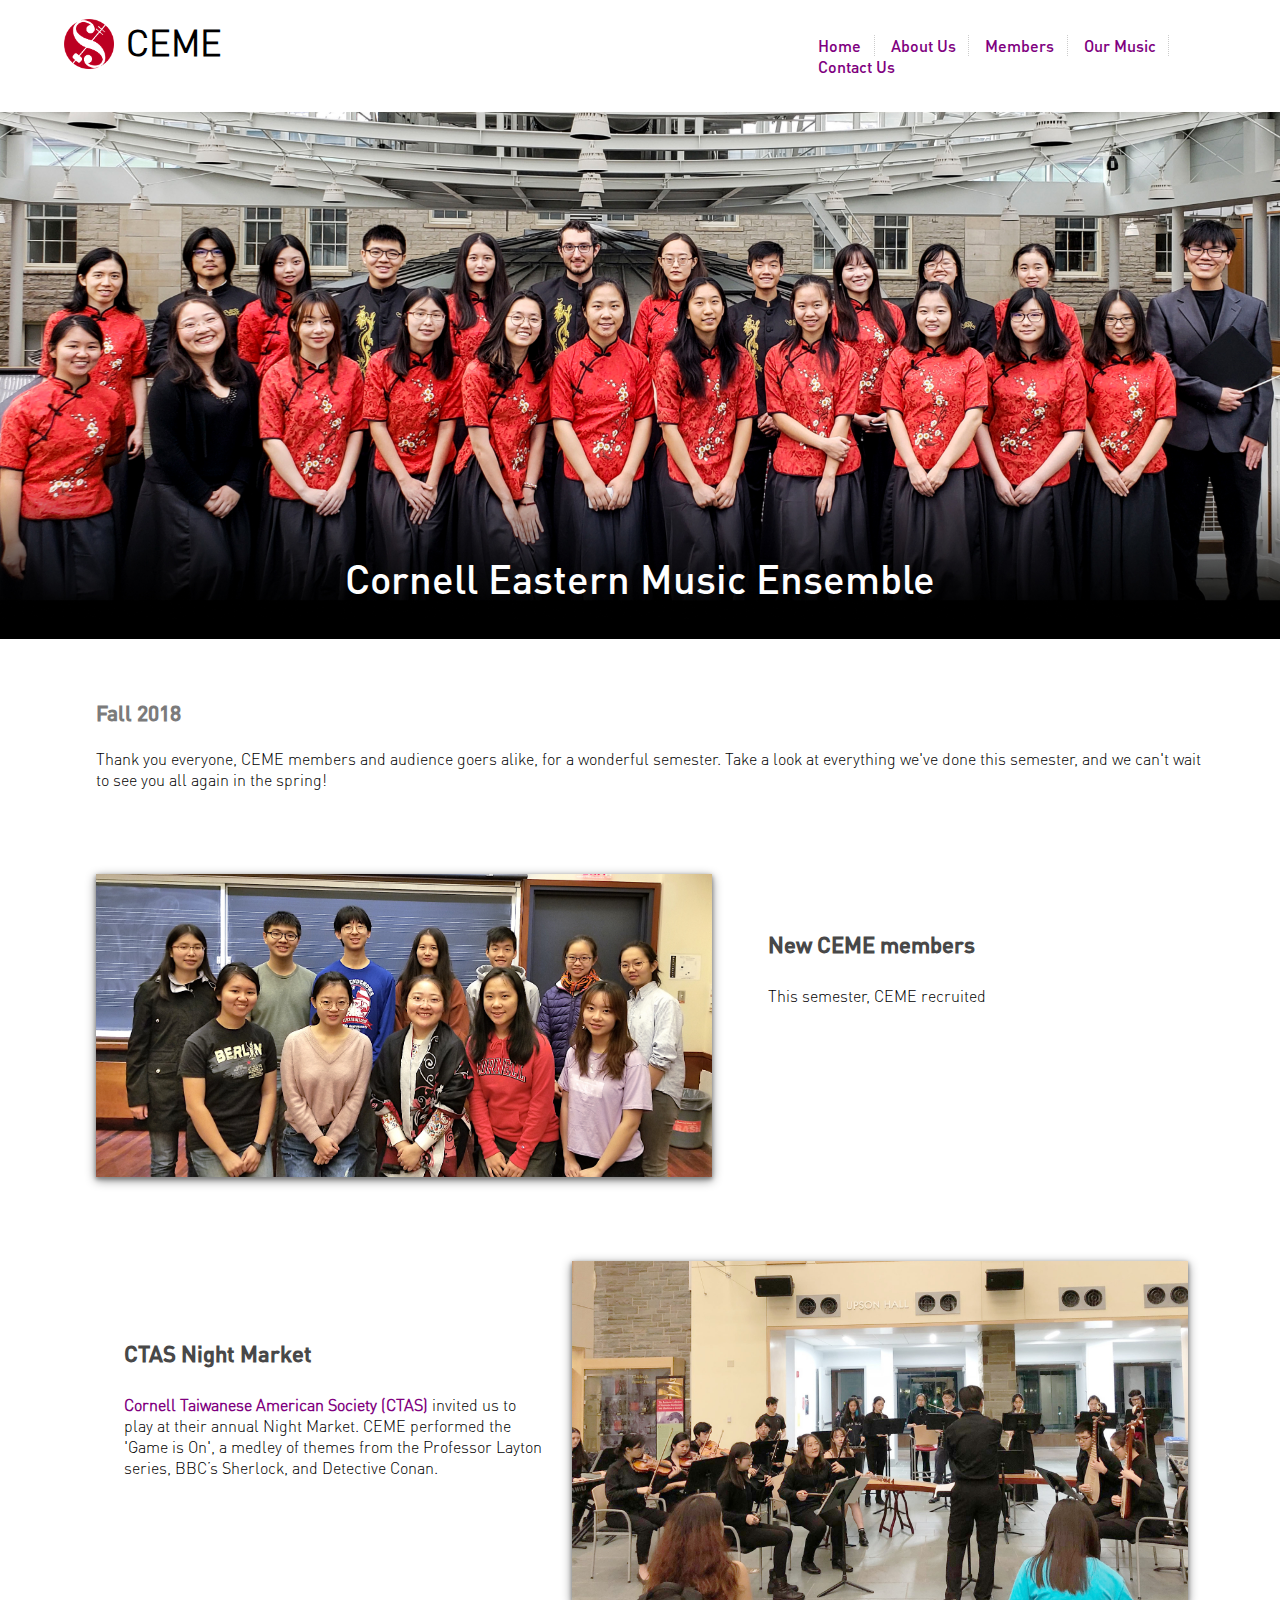
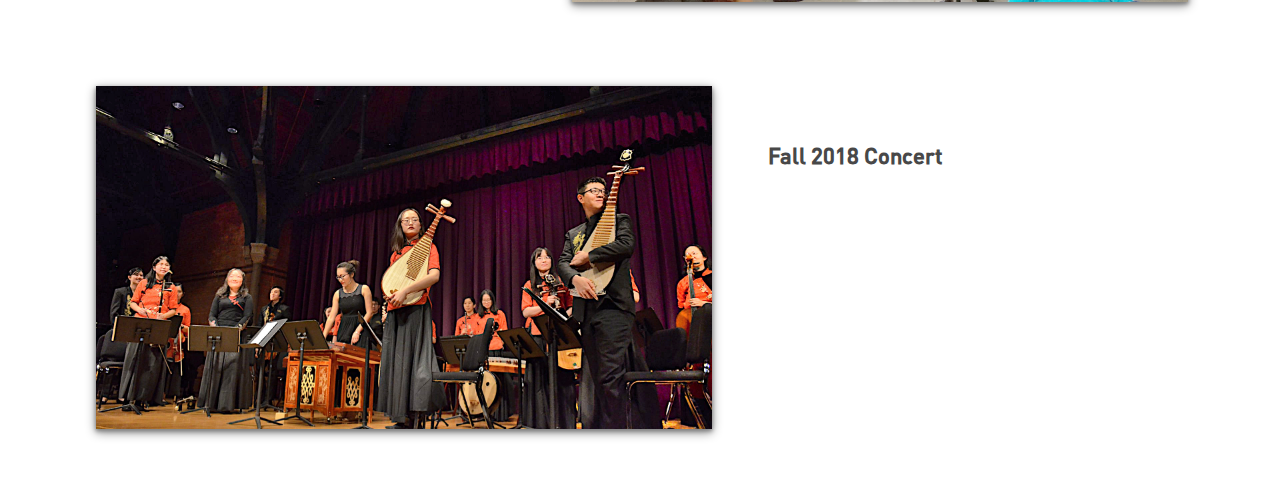
==== index.html @ 64e6c033 "added index page" ====
<!DOCTYPE html>
<html lang="en">
  <head>
    <title>Cornell Eastern Music Ensemble</title>
    <meta charset="utf-8"/>
    <link rel="stylesheet" href="styles/all.css">
    <link rel="icon" href="images/logo-head.png">
  </head>
  <body>
    <header>
      <nav>
      <img id="logo" src="images/ceme-logo.png" alt="ceme-logo">
      <h1>CEME</h1>
      <ul>
        <li><a href="index.html">Home</a></li>
        <li><a href="about.html">About Us</a></li>
        <li><a href="members.html">Members</a></li>
        <li><a href="music.html">Our Music</a></li>
        <li><a href="contact.html">Contact Us</a></li>
      </ul>
      </nav>
      <div class="container">
        <img class="headerimage" src="images/home-header.jpg" alt="Club Photo">
        <div class="centerbottom">Cornell Eastern Music Ensemble</div>
      </div>
    </header>
    <div class="content">
      <h2>Fall 2018</h2>
      <p>Thank you everyone, CEME members and audience goers alike, for a wonderful semester.
        Take a look at everything we've done this semester, and we can't
        wait to see you all again in the spring!</p>
      <div class="row">
        <img class="newmembers" src="images/new-recruits.jpg" alt="new CEME members">
        <!--Maybe include a drop shadow for the pictures?-->
        <div class="righttext">
          <h3>New CEME members</h3>
          <p>This semester, CEME recruited</p>
        </div>
      </div>
      <div class="row">
        <div class="lefttext">
          <h3>CTAS Night Market</h3>
          <p><a href="https://www.facebook.com/Cornell.CTAS/">Cornell Taiwanese American Society (CTAS)</a>
          invited us to play at their annual Night Market. CEME performed the 'Game is On',
          a medley of themes from the Professor Layton series, BBC’s Sherlock, and Detective Conan.</p>
        </div>
        <img class="ctas" src="images/CTAS-NightMarket.jpg" alt="CEME at CTAS Night Market">
      </div>
      <div class="row">
        <img class="fa2018" src="images/fall2018Concert-1.jpg" alt="CEME Fall 2018 concert">
        <!--Maybe include a drop shadow for the pictures?-->
        <div class="righttext">
          <h3>Fall 2018 Concert</h3>
          <p></p>
        </div>
      </div>
    </div>

    <footer>

    </footer>
  </body>
</html>
---- styles/all.css ----
/*-------------------------------------------Common CSS Styling-------------------------------------------------*/
@font-face{
  font-family:din_light;
  src:url(../fonts/din_light.otf);
}

@font-face{
  font-family:din_medium;
  src:url(../fonts/din_medium.otf);
}

@font-face{
  font-family:din_bold;
  src:url(../fonts/din_bold.otf);
}

body{
  margin:0;
}

.content{
  margin:0% 5% 5% 7.5%;
}

h1{
  font-family:din_light;
  flex:10;
  margin:0;
  padding-left:1%;
  font-size:36px;
}

h2{
  font-family:din_medium;
  font-size:21px;
  color:#7B7B7B;
  margin-top:5%;
}

h3{
  color:#484848;
  font-family:din_medium;
  font-size:22px;
}

p{
  font-family:din_light;
  font-size:16px;
  padding-top:5px;
}

a{

}

/*------------------------------------------CSS for header elements----------------------------------------------*/

#logo{
  height:50px;
}

nav{
  display:flex;
  flex-direction:row;
  margin:1.5% 5% 1.5% 5%;
}

nav ul{
  flex-grow:1;
}

nav ul li{
  display:inline-block;
  padding:0% 3%;
  border-right:dotted;
  border-right-color:#CCC;
  border-right-width:1px;
  vertical-align:middle;
  font-family:din_medium;
  font-size:16px;
}

nav ul li:nth-child(5){
  border:none;
}

a{
  text-decoration:none;
  color:#800080;
}

.container{
  position:relative;
  text-align:center;
}

.headerimage{
  width:100%;
}

.centerbottom{
  font-family:din_medium;
  font-size:40px;
  position:absolute;
  bottom:7.5%;
  width:100%;
  color:white;
}

/*-------------------------------------------CSS for Home page--------------------------------------------------*/

.row{
  display:flex;
  flex-direction:row;
  margin-top:7.5%;
}

.row img{
  box-shadow: 0 2px 4px 0 gray, 0 3px 10px 0 gray;

}

.righttext{
  flex-grow:5;
  margin-left:5%;
  margin-top:3%;
}

.lefttext{
  flex-grow:5;
  margin-left:2.5%;
  margin-right:2.5%;
  margin-top:5%;
}

.lefttext a{
  font-weight:bold;
}

.lefttext a:hover{
  text-decoration:underline;
}

.newmembers{
  width:55%;
  height:50%;
}

.ctas{
  width:55%;
  height:50%;
  margin-right:2.5%;
}

.fa2018{
  width:55%;
  height:50%;
}
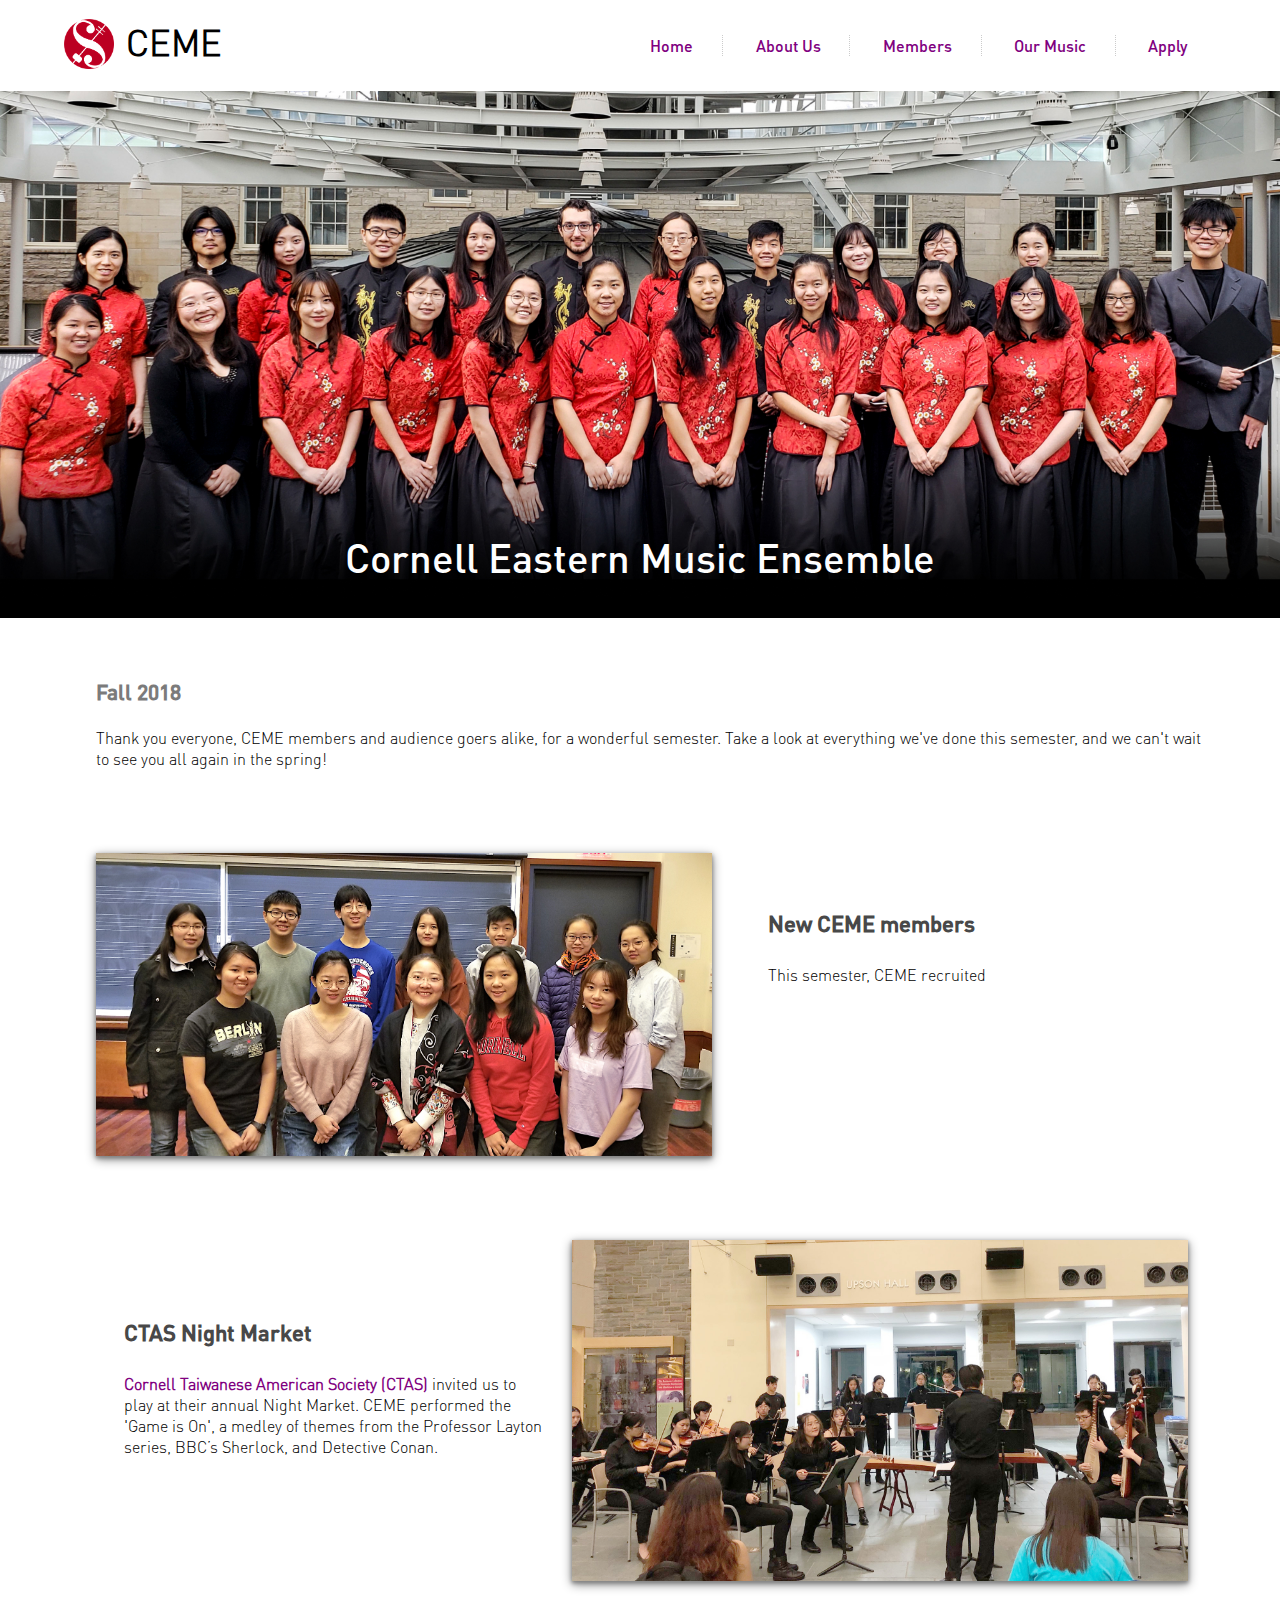
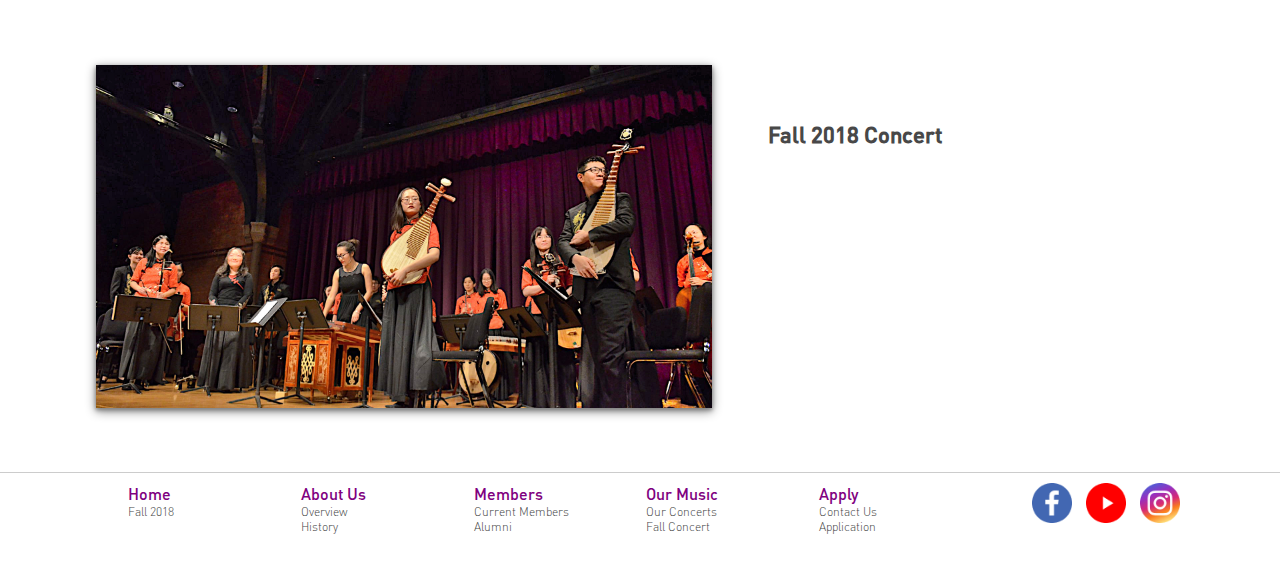
==== commit 96f286f9: "added footer" ====
--- a/index.html
+++ b/index.html
@@ -9,15 +9,15 @@
   <body>
     <header>
       <nav>
-      <img id="logo" src="images/ceme-logo.png" alt="ceme-logo">
-      <h1>CEME</h1>
-      <ul>
-        <li><a href="index.html">Home</a></li>
-        <li><a href="about.html">About Us</a></li>
-        <li><a href="members.html">Members</a></li>
-        <li><a href="music.html">Our Music</a></li>
-        <li><a href="contact.html">Contact Us</a></li>
-      </ul>
+        <img class="logo" src="images/ceme-logo.png" alt="ceme-logo">
+        <h1>CEME</h1>
+        <ul>
+          <li><a href="index.html">Home</a></li>
+          <li><a href="about.html">About Us</a></li>
+          <li><a href="members.html">Members</a></li>
+          <li><a href="music.html">Our Music</a></li>
+          <li><a href="apply.html">Apply</a></li>
+        </ul>
       </nav>
       <div class="container">
         <img class="headerimage" src="images/home-header.jpg" alt="Club Photo">
@@ -25,13 +25,12 @@
       </div>
     </header>
     <div class="content">
-      <h2>Fall 2018</h2>
+      <h2 id="fall2018">Fall 2018</h2>
       <p>Thank you everyone, CEME members and audience goers alike, for a wonderful semester.
         Take a look at everything we've done this semester, and we can't
         wait to see you all again in the spring!</p>
       <div class="row">
         <img class="newmembers" src="images/new-recruits.jpg" alt="new CEME members">
-        <!--Maybe include a drop shadow for the pictures?-->
         <div class="righttext">
           <h3>New CEME members</h3>
           <p>This semester, CEME recruited</p>
@@ -48,16 +47,51 @@
       </div>
       <div class="row">
         <img class="fa2018" src="images/fall2018Concert-1.jpg" alt="CEME Fall 2018 concert">
-        <!--Maybe include a drop shadow for the pictures?-->
         <div class="righttext">
           <h3>Fall 2018 Concert</h3>
           <p></p>
         </div>
       </div>
     </div>
-
     <footer>
-
+      <ul class="footer">
+        <li><a href="index.html">Home</a>
+          <ul class="sublink">
+            <li><a href="index.html#fall2018">Fall 2018</a></li>
+          </ul>
+        </li>
+        <li><a href="about.html">About Us</a>
+          <ul class="sublink">
+            <li><a href="about.html#overview">Overview</a></li>
+            <li><a href="about.html#history">History</a></li>
+          </ul>
+        </li>
+        <li><a href="members.html">Members</a>
+          <ul class="sublink">
+            <li><a href="members.html#current">Current Members</a></li>
+            <li><a href="members.html#alumni">Alumni</a></li>
+          </ul>
+        </li>
+        <li><a href="music.html">Our Music</a>
+          <ul class="sublink">
+            <li><a href="music.html#ourconcerts">Our Concerts</a></li>
+            <li><a href="music.html#fa2018concert">Fall Concert</a></li>
+          </ul>
+        </li>
+        <li><a href="apply.html">Apply</a>
+          <ul class="sublink">
+            <li><a href="apply.html#contact">Contact Us</a></li>
+            <li><a href="apply.html#application">Application</a></li>
+          </ul>
+        </li>
+        <li>
+          <ul class="socialmedia">
+            <li><a href="https://www.facebook.com/CornellCEME"><img src="images/facebook.png" alt="facebook"/></a></li>
+            <li><a href="https://www.youtube.com/channel/UCQWY21RfY2wara5IB5fwZ8A"><img src="images/youtube.png" alt="youtube"/></a></li>
+            <li><a href="https://www.instagram.com/cornell_eastern_music_ensemble/?hl=en"><img src="images/instagram.png" alt="instagram"/></a></li>
+          </ul>
+        </li>
+      </ul>
     </footer>
   </body>
 </html>
--- a/styles/all.css
+++ b/styles/all.css
@@ -24,7 +24,6 @@
 
 h1{
   font-family:din_light;
-  flex:10;
   margin:0;
   padding-left:1%;
   font-size:36px;
@@ -55,7 +54,7 @@
 
 /*------------------------------------------CSS for header elements----------------------------------------------*/
 
-#logo{
+.logo{
   height:50px;
 }
 
@@ -66,6 +65,7 @@
 }
 
 nav ul{
+  text-align:right;
   flex-grow:1;
 }
 
@@ -107,6 +107,72 @@
   color:white;
 }
 
+/*------------------------------------------CSS for footer elements----------------------------------------------*/
+footer{
+  border-top-style:solid;
+  border-top-width:1px;
+  border-top-color:#CCC;
+  margin-bottom:7.5%;
+}
+
+.footer{
+  flex:8;
+  margin:0;
+  padding-top:10px;
+  padding-left:10%;
+  list-style-type:none;
+}
+
+.footer > li{
+  font-family:din_medium;
+  width:15%;
+  float:left;
+}
+
+.footer > li:nth-child(6){
+  width:auto;
+}
+
+.footer a{
+  text-decoration:none;
+  color:#800080;
+}
+
+.footer a:hover{
+  text-decoration:underline;
+}
+
+.sublink{
+  margin:0;
+  padding:0;
+}
+
+.sublink li{
+  display:block;
+  font-family:din_light;
+  font-size:12px;
+  width:auto;
+}
+
+.sublink li a{
+  color:#484848;
+}
+
+.sublink li a:hover{
+  color:#CCC;
+}
+
+.socialmedia li{
+  list-style-type:none;
+  display:inline-block;
+  padding-right:10px;
+}
+
+.socialmedia img{
+  height:40px;
+  padding:0;
+}
+
 /*-------------------------------------------CSS for Home page--------------------------------------------------*/
 
 .row{
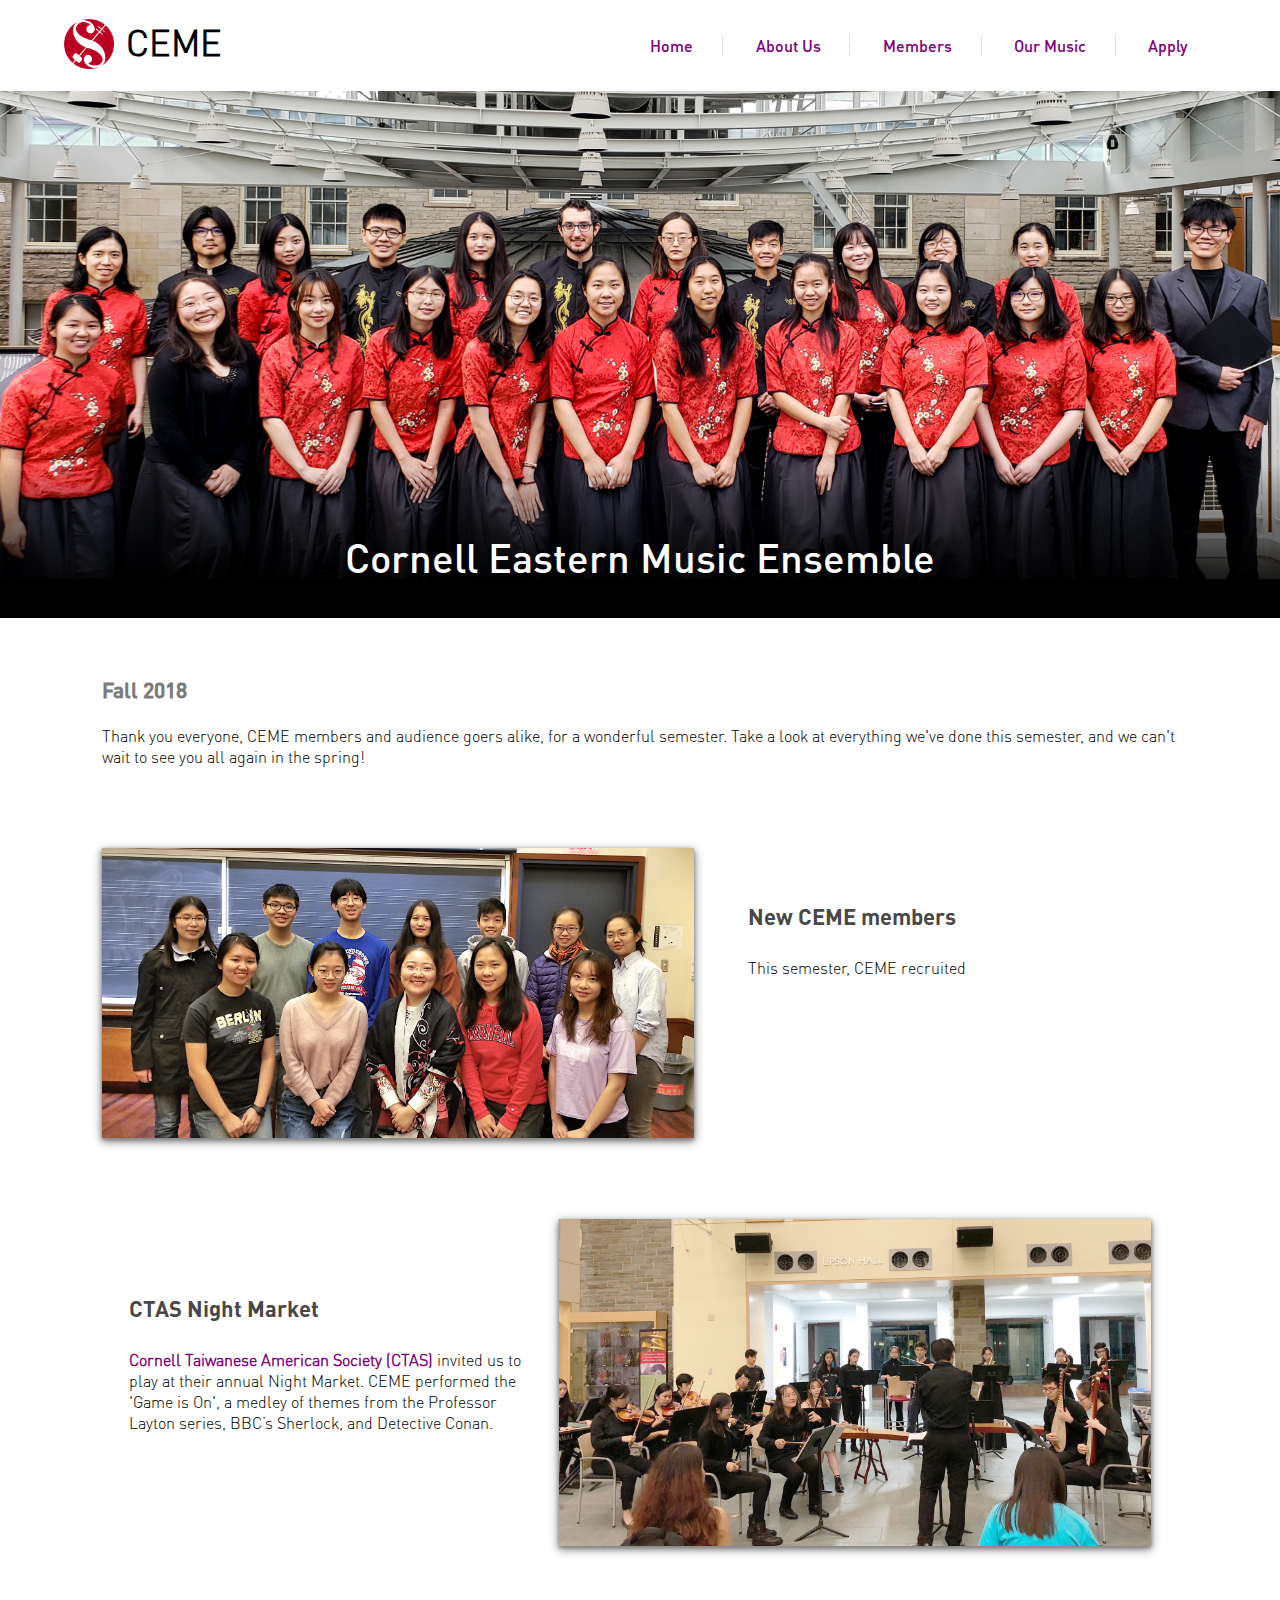
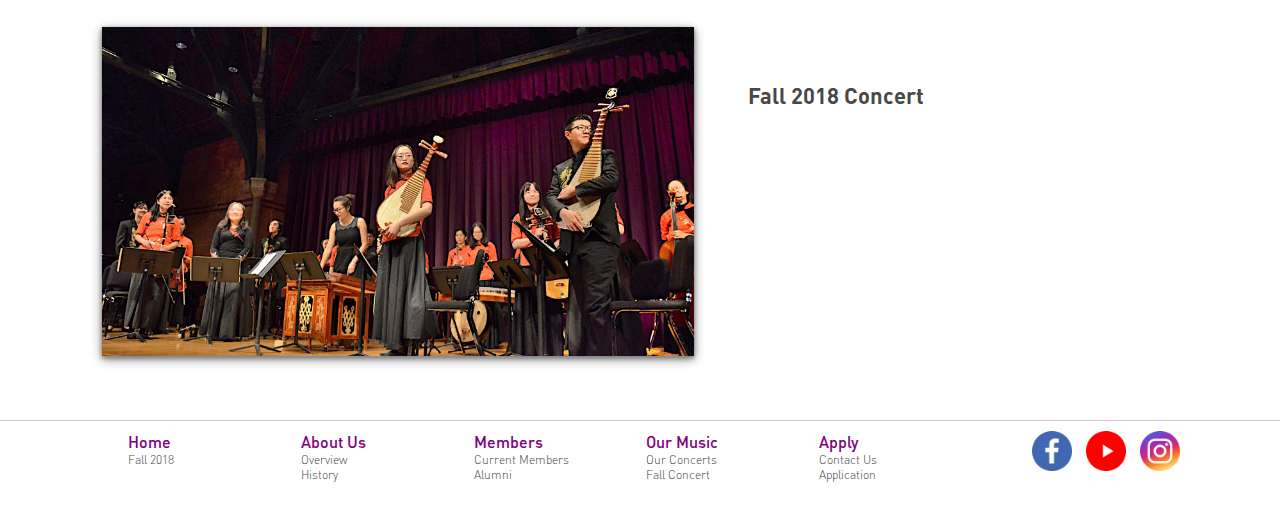
==== commit 0a70268f: "added member page" ====
--- a/index.html
+++ b/index.html
@@ -29,14 +29,14 @@
       <p>Thank you everyone, CEME members and audience goers alike, for a wonderful semester.
         Take a look at everything we've done this semester, and we can't
         wait to see you all again in the spring!</p>
-      <div class="row">
+      <div class="row yearinreview">
         <img class="newmembers" src="images/new-recruits.jpg" alt="new CEME members">
         <div class="righttext">
           <h3>New CEME members</h3>
           <p>This semester, CEME recruited</p>
         </div>
       </div>
-      <div class="row">
+      <div class="row yearinreview">
         <div class="lefttext">
           <h3>CTAS Night Market</h3>
           <p><a href="https://www.facebook.com/Cornell.CTAS/">Cornell Taiwanese American Society (CTAS)</a>
@@ -45,7 +45,7 @@
         </div>
         <img class="ctas" src="images/CTAS-NightMarket.jpg" alt="CEME at CTAS Night Market">
       </div>
-      <div class="row">
+      <div class="row yearinreview">
         <img class="fa2018" src="images/fall2018Concert-1.jpg" alt="CEME Fall 2018 concert">
         <div class="righttext">
           <h3>Fall 2018 Concert</h3>
@@ -86,9 +86,12 @@
         </li>
         <li>
           <ul class="socialmedia">
-            <li><a href="https://www.facebook.com/CornellCEME"><img src="images/facebook.png" alt="facebook"/></a></li>
-            <li><a href="https://www.youtube.com/channel/UCQWY21RfY2wara5IB5fwZ8A"><img src="images/youtube.png" alt="youtube"/></a></li>
-            <li><a href="https://www.instagram.com/cornell_eastern_music_ensemble/?hl=en"><img src="images/instagram.png" alt="instagram"/></a></li>
+            <li><a href="https://www.facebook.com/CornellCEME">
+              <img src="images/facebook.png" alt="facebook"/></a></li>
+            <li><a href="https://www.youtube.com/channel/UCQWY21RfY2wara5IB5fwZ8A">
+              <img src="images/youtube.png" alt="youtube"/></a></li>
+            <li><a href="https://www.instagram.com/cornell_eastern_music_ensemble/?hl=en">
+              <img src="images/instagram.png" alt="instagram"/></a></li>
           </ul>
         </li>
       </ul>
--- a/styles/all.css
+++ b/styles/all.css
@@ -16,10 +16,11 @@
 
 body{
   margin:0;
+  padding:0;
 }
 
 .content{
-  margin:0% 5% 5% 7.5%;
+  margin:0% 8% 5% 8%;
 }
 
 h1{
@@ -36,20 +37,19 @@
   margin-top:5%;
 }
 
-h3{
-  color:#484848;
-  font-family:din_medium;
-  font-size:22px;
-}
-
 p{
   font-family:din_light;
   font-size:16px;
   padding-top:5px;
 }
 
-a{
-
+.row{
+  display:flex;
+  flex-direction:row;
+}
+
+.row img{
+  box-shadow: 0 2px 4px 0 gray, 0 3px 10px 0 gray;
 }
 
 /*------------------------------------------CSS for header elements----------------------------------------------*/
@@ -173,17 +173,16 @@
   padding:0;
 }
 
-/*-------------------------------------------CSS for Home page--------------------------------------------------*/
-
-.row{
-  display:flex;
-  flex-direction:row;
+/*-------------------------------------------CSS for Index page--------------------------------------------------*/
+
+.yearinreview{
   margin-top:7.5%;
 }
 
-.row img{
-  box-shadow: 0 2px 4px 0 gray, 0 3px 10px 0 gray;
-
+h3{
+  color:#484848;
+  font-family:din_bold;
+  font-size:22px;
 }
 
 .righttext{
@@ -222,3 +221,166 @@
   width:55%;
   height:50%;
 }
+
+/*-------------------------------------------CSS for About page--------------------------------------------------*/
+
+.history{
+  flex:8;
+}
+
+.historyimg{
+  flex:2.25;
+  float: right;
+  width:3%;
+  height:3%;
+  margin-left: 25px;
+  margin-top:3.5%;
+}
+
+/*-------------------------------------------CSS for Members page--------------------------------------------------*/
+
+h4{
+  font-family:din_light;
+  font-size:18px;
+  text-align:center;
+  padding:10px;
+}
+
+.buttons{
+  text-align:center;
+}
+
+.solidbutton{
+  display:inline-block;
+  width:180px;
+  border-color:#CF2C32;
+  border-style:none;
+  background-color:#CF2C32;
+  border-radius:15px;
+  color:white;
+  margin-top:30px;
+  margin-left:2.5%;
+  margin-right:2.5%;
+}
+
+.borderbutton{
+  display:inline-block;
+  width:180px;
+  border-radius:15px;
+  border:2px solid #CF2C32;
+  background-color:white;
+  color:#CF2C32;
+  margin-top:30px;
+  margin-left:2.5%;
+  margin-right:2.5%;
+}
+
+.borderbutton:hover{
+  border:2px solid black;
+  color:black;
+}
+
+#current{
+  list-style-type:none;
+  margin-top:5%;
+  margin-left:-5%;
+  margin-right:-3%;
+}
+
+#current li{
+  display:inline-block;
+  width:22.5%;
+  padding:0 10px;
+  margin-right:auto;
+  margin-left:auto;
+  margin-bottom:5%;
+}
+
+.profilepic{
+  width:100%;
+  height:auto;
+}
+
+.column{
+    display:flex;
+    flex-direction:column;
+}
+
+.caption h3{
+  font-family:din_bold;
+  font-size:18px;
+  text-align:center;
+  padding:0;
+  margin:5px;
+}
+
+.eboard{
+  font-style:italic;
+  text-align:center;
+  font-size:16px;
+  padding-top:0;
+  padding-bottom:10px;
+  margin:0;
+}
+
+.bio{
+  text-align:justify;
+  font-size:14px;
+  padding-top:0;
+  padding-bottom:0px;
+  margin:0;
+}
+
+#alumni{
+  list-style-type:none;
+  margin-top:5%;
+  margin-left:-5%;
+  margin-right:-3%;
+}
+
+#alumni li{
+  display:inline-block;
+  width:22.5%;
+  padding:0 10px;
+  margin-right:auto;
+  margin-left:auto;
+  margin-bottom:5%;
+}
+
+.hide{
+  display:none;
+}
+
+/*-------------------------------------------Media Queries--------------------------------------------------*/
+
+@media (max-width: 1100px){
+  #current li{
+    display:inline-block;
+    width:30%;
+    padding:0 10px;
+    margin-right:auto;
+    margin-left:auto;
+    margin-bottom:5%;
+  }
+}
+
+@media (max-width: 820px){
+  #current li{
+    display:inline-block;
+    width:45%;
+    padding:0 10px;
+    margin-bottom:5%;
+  }
+}
+
+@media (max-width: 600px){
+  #current li{
+    display:inline-block;
+    width:100%;
+    padding:0 20px;
+    margin-right:0;
+    margin-left:-7%;
+    margin-bottom:5%;
+    text-align:center;
+  }
+}
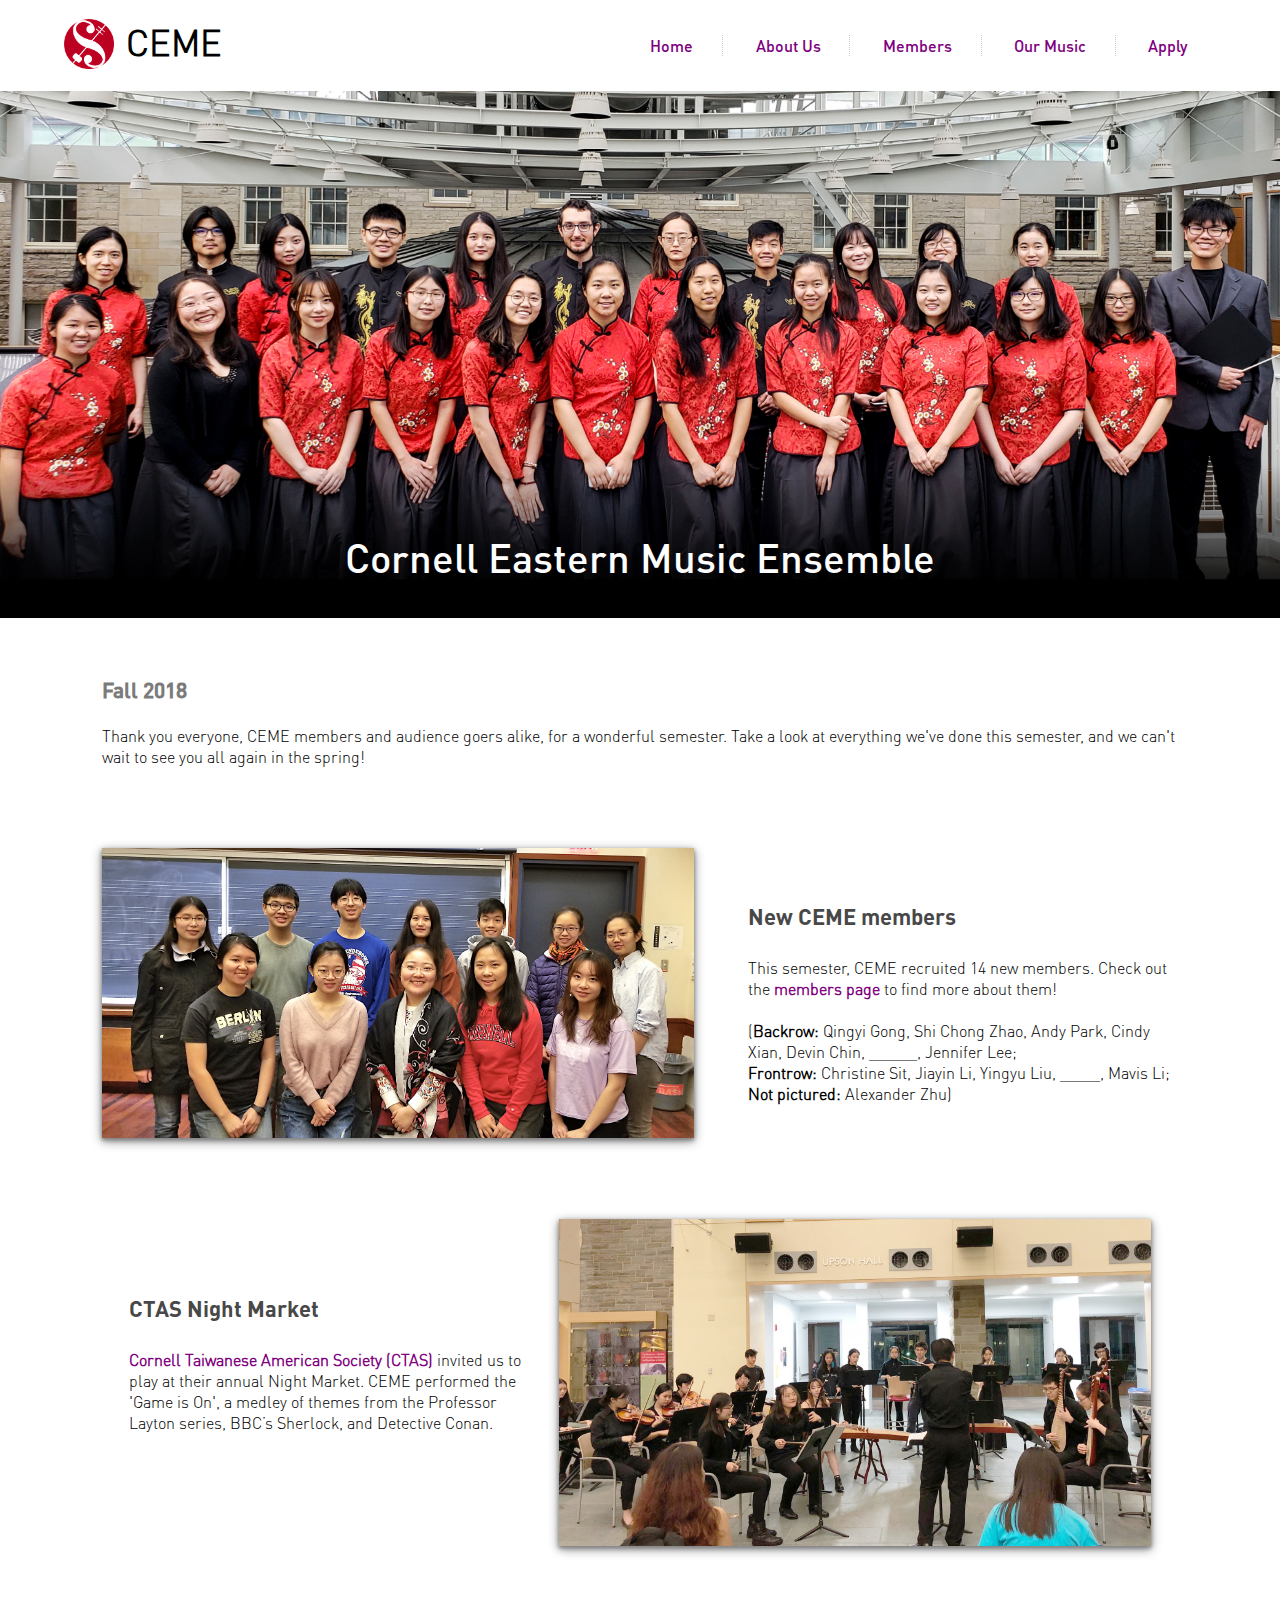
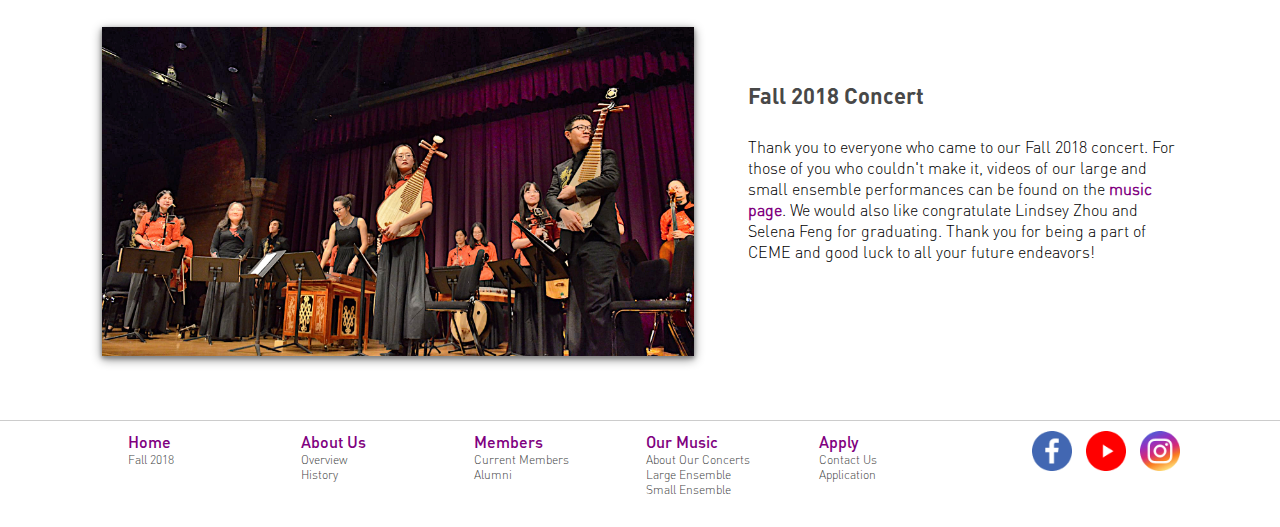
==== commit 03e1d92d: "New headers and minor edits" ====
--- a/index.html
+++ b/index.html
@@ -27,13 +27,20 @@
     <div class="content">
       <h2 id="fall2018">Fall 2018</h2>
       <p>Thank you everyone, CEME members and audience goers alike, for a wonderful semester.
-        Take a look at everything we've done this semester, and we can't
-        wait to see you all again in the spring!</p>
+        Take a look at everything we've done this semester, and we can't wait to see you all
+        again in the spring!</p>
       <div class="row yearinreview">
         <img class="newmembers" src="images/new-recruits.jpg" alt="new CEME members">
         <div class="righttext">
           <h3>New CEME members</h3>
-          <p>This semester, CEME recruited</p>
+          <p>This semester, CEME recruited 14 new members. Check out the <a href="members.html">
+          members page</a> to find more about them! <br>
+          <br>
+          (<strong>Backrow:</strong> Qingyi Gong, Shi Chong Zhao, Andy Park, Cindy Xian,
+          Devin Chin, ______, Jennifer Lee; <br>
+          <strong>Frontrow:</strong> Christine Sit, Jiayin Li, Yingyu Liu,
+          _____, Mavis Li; <br>
+          <strong>Not pictured:</strong> Alexander Zhu)</p>
         </div>
       </div>
       <div class="row yearinreview">
@@ -49,7 +56,11 @@
         <img class="fa2018" src="images/fall2018Concert-1.jpg" alt="CEME Fall 2018 concert">
         <div class="righttext">
           <h3>Fall 2018 Concert</h3>
-          <p></p>
+          <p>Thank you to everyone who came to our Fall 2018 concert. For those of you
+          who couldn't make it, videos of our large and small ensemble performances
+          can be found on the <a href="music.html">music page</a>. We would also like
+          congratulate Lindsey Zhou and Selena Feng for graduating. Thank you for being
+          a part of CEME and good luck to all your future endeavors!</p>
         </div>
       </div>
     </div>
@@ -68,14 +79,15 @@
         </li>
         <li><a href="members.html">Members</a>
           <ul class="sublink">
-            <li><a href="members.html#current">Current Members</a></li>
-            <li><a href="members.html#alumni">Alumni</a></li>
+            <li><a href="members.html">Current Members</a></li>
+            <li><a href="alumni.html">Alumni</a></li>
           </ul>
         </li>
         <li><a href="music.html">Our Music</a>
           <ul class="sublink">
-            <li><a href="music.html#ourconcerts">Our Concerts</a></li>
-            <li><a href="music.html#fa2018concert">Fall Concert</a></li>
+            <li><a href="music.html#ourconcerts">About Our Concerts</a></li>
+            <li><a href="music.html#largeensemble">Large Ensemble</a></li>
+            <li><a href="music.html#smallensemble">Small Ensemble</a></li>
           </ul>
         </li>
         <li><a href="apply.html">Apply</a>
--- a/styles/all.css
+++ b/styles/all.css
@@ -198,11 +198,11 @@
   margin-top:5%;
 }
 
-.lefttext a{
+.yearinreview a{
   font-weight:bold;
 }
 
-.lefttext a:hover{
+.yearinreview a:hover{
   text-decoration:underline;
 }
 
@@ -325,20 +325,20 @@
 
 .bio{
   text-align:justify;
-  font-size:14px;
+  font-size:15px;
   padding-top:0;
   padding-bottom:0px;
   margin:0;
 }
 
-#alumni{
+.alumni{
   list-style-type:none;
   margin-top:5%;
   margin-left:-5%;
   margin-right:-3%;
 }
 
-#alumni li{
+.alumni li{
   display:inline-block;
   width:22.5%;
   padding:0 10px;
@@ -347,8 +347,76 @@
   margin-bottom:5%;
 }
 
-.hide{
-  display:none;
+em{
+  text-decoration:line-through;
+}
+
+/*-------------------------------------------CSS for Music elements--------------------------------------------------*/
+
+.concerttext{
+  flex:1;
+  margin-left:2.5%;
+  margin-right:2.5%;
+  margin-top:2.5%;
+}
+
+.left{
+  padding-right:2.5%;
+}
+
+.right{
+  padding-left:2.5%;
+}
+
+.concerttext a{
+  font-weight:bold;
+}
+
+.concerttext a:hover{
+  text-decoration:underline;
+}
+
+.concertvideo{
+  width:560px;
+  height:315px;
+  flex:1.1;
+}
+
+.topvideo{
+  margin-top:5%;
+}
+
+iframe{
+  box-shadow: 0 2px 4px 0 gray, 0 3px 10px 0 gray;
+}
+
+#smallensemble{
+  margin-top:7.5%;
+}
+
+.smallensemble{
+  list-style-type:none;
+  margin-top:5%;
+  margin-left:-5%;
+  margin-right:-3%;
+}
+
+.smallensemble li{
+  display:inline-block;
+  width:30%;
+  padding:0 10px;
+  margin-right:auto;
+  margin-left:auto;
+  margin-bottom:5%;
+}
+
+.smallensemble li iframe{
+  width:100%;
+  height:200px;
+}
+
+.smallensemble li .caption{
+  margin-top:5%;
 }
 
 /*-------------------------------------------Media Queries--------------------------------------------------*/
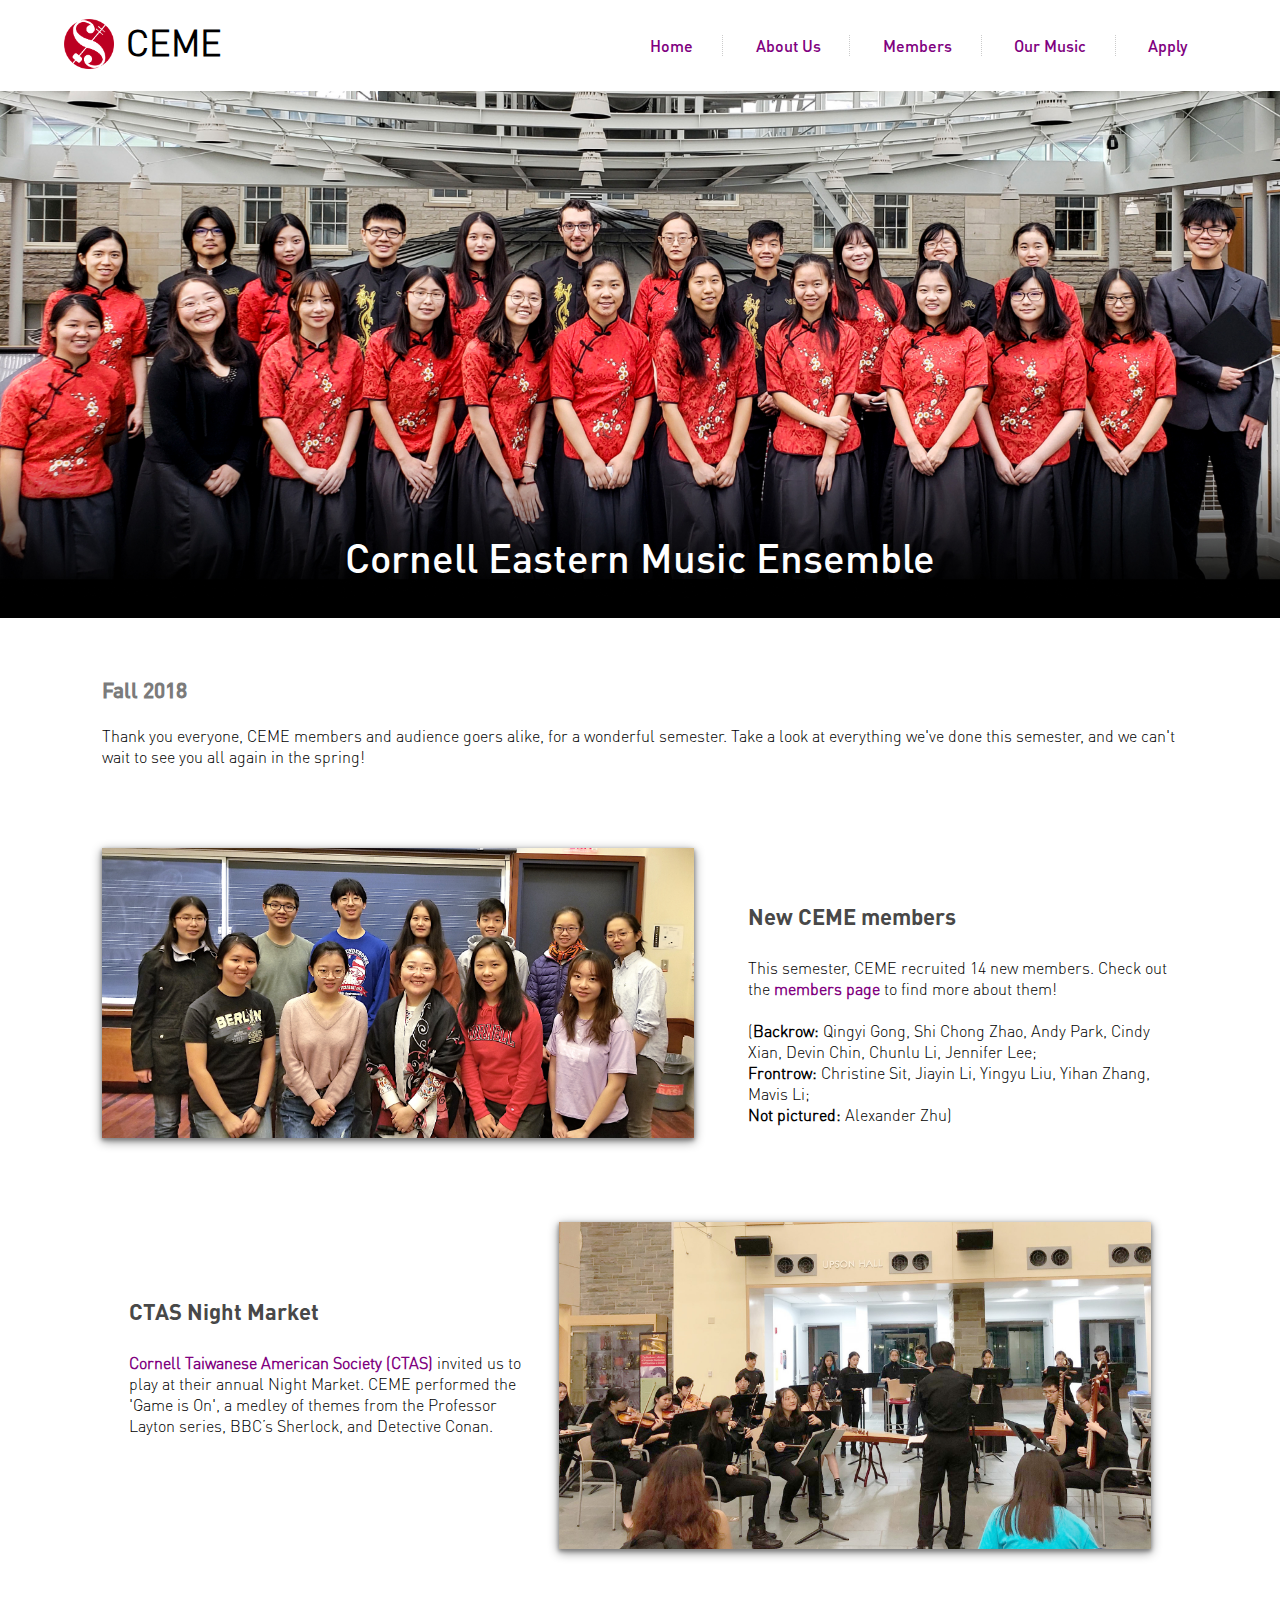
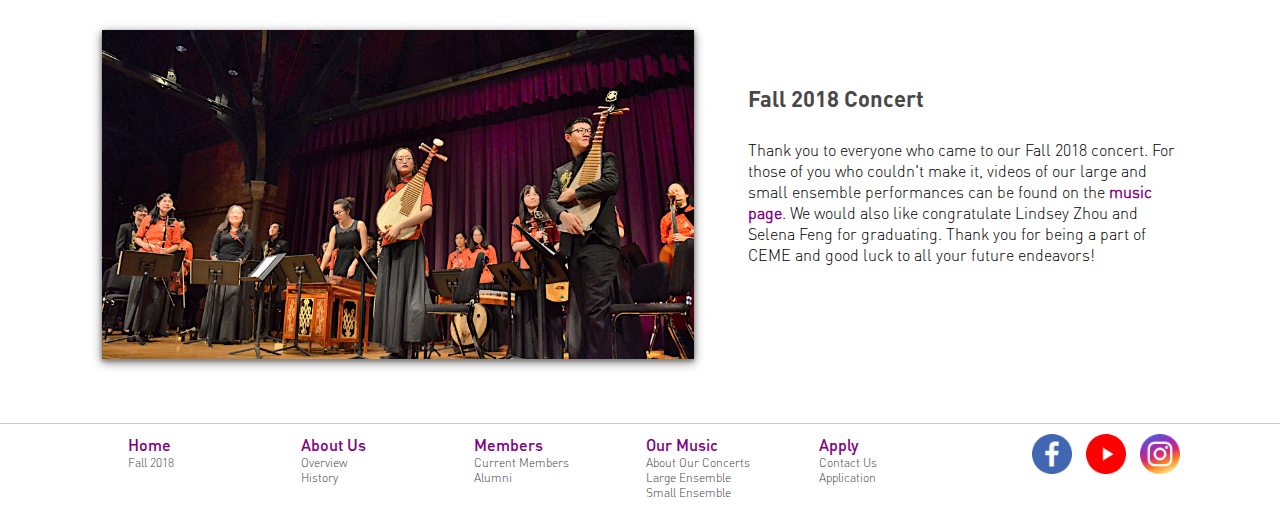
==== commit 704970f8: "fixed index names" ====
--- a/index.html
+++ b/index.html
@@ -37,9 +37,9 @@
           members page</a> to find more about them! <br>
           <br>
           (<strong>Backrow:</strong> Qingyi Gong, Shi Chong Zhao, Andy Park, Cindy Xian,
-          Devin Chin, ______, Jennifer Lee; <br>
+          Devin Chin, Chunlu Li, Jennifer Lee; <br>
           <strong>Frontrow:</strong> Christine Sit, Jiayin Li, Yingyu Liu,
-          _____, Mavis Li; <br>
+          Yihan Zhang, Mavis Li; <br>
           <strong>Not pictured:</strong> Alexander Zhu)</p>
         </div>
       </div>
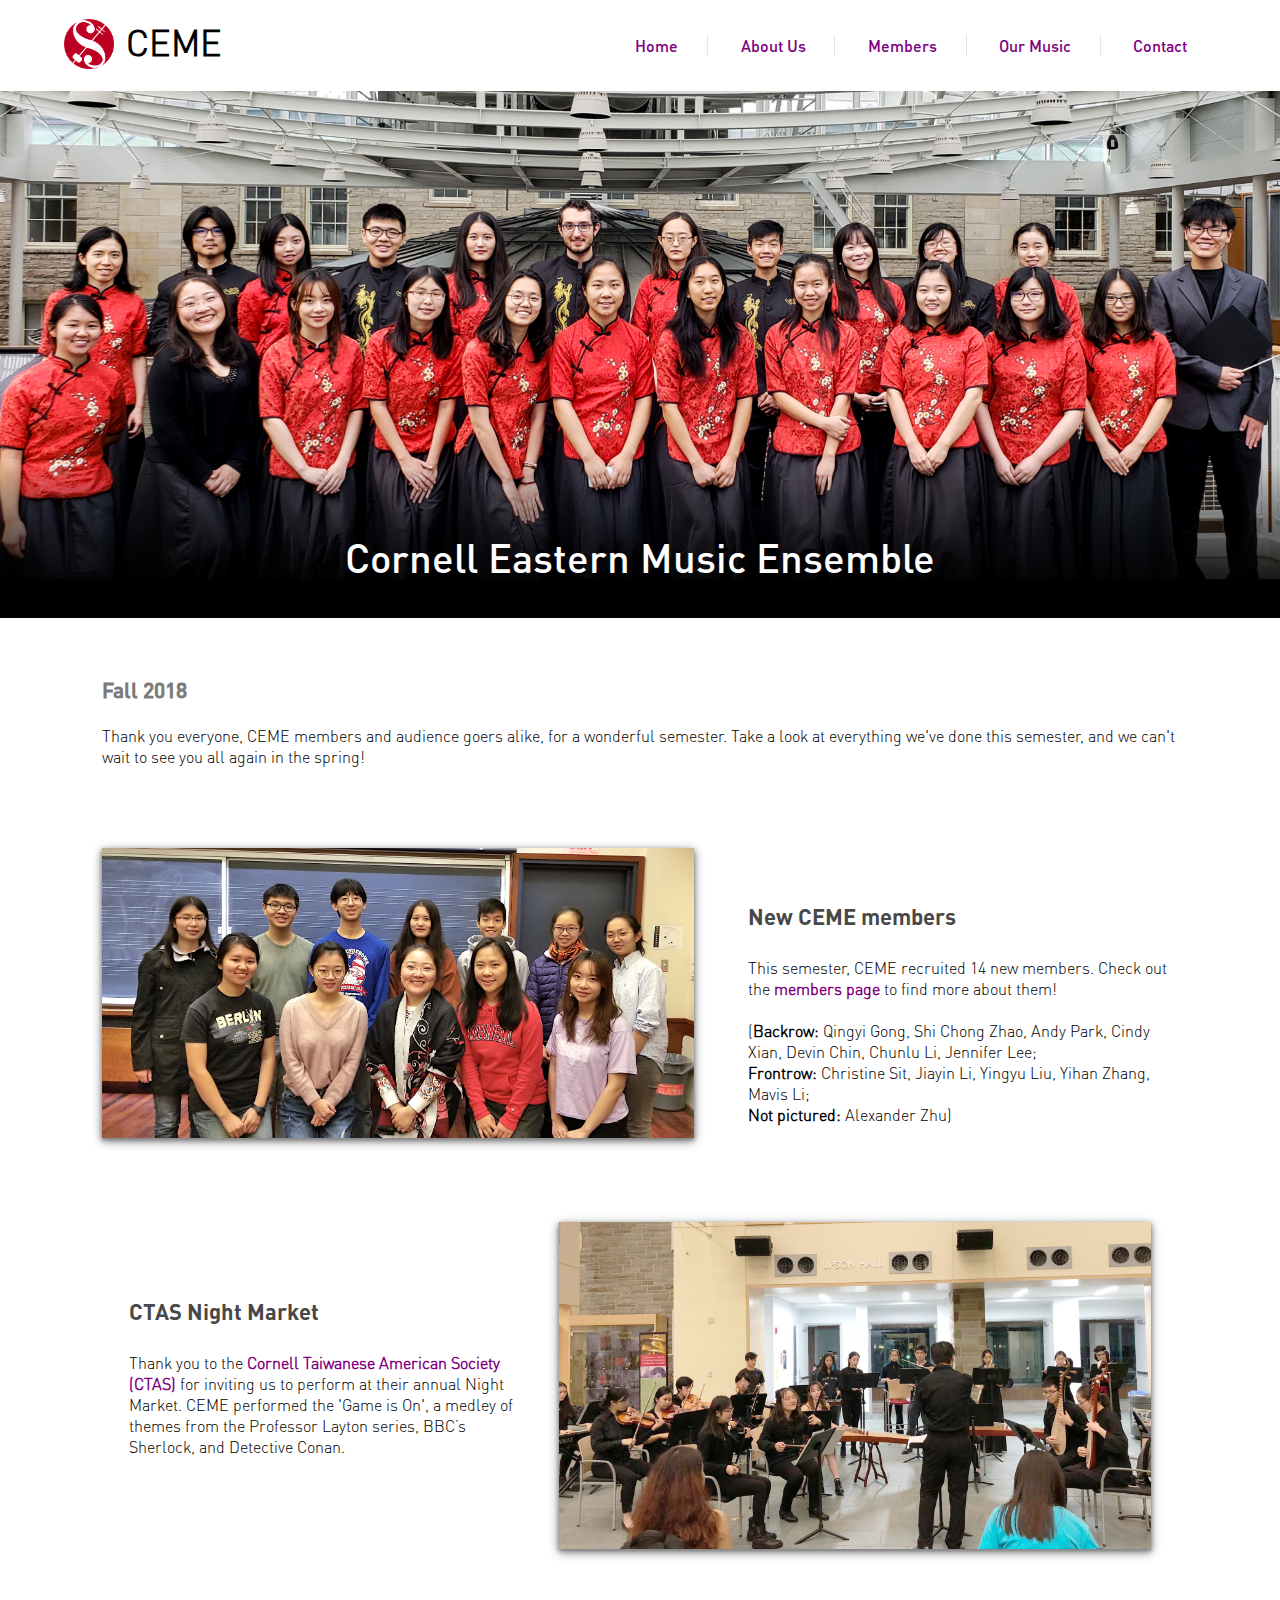
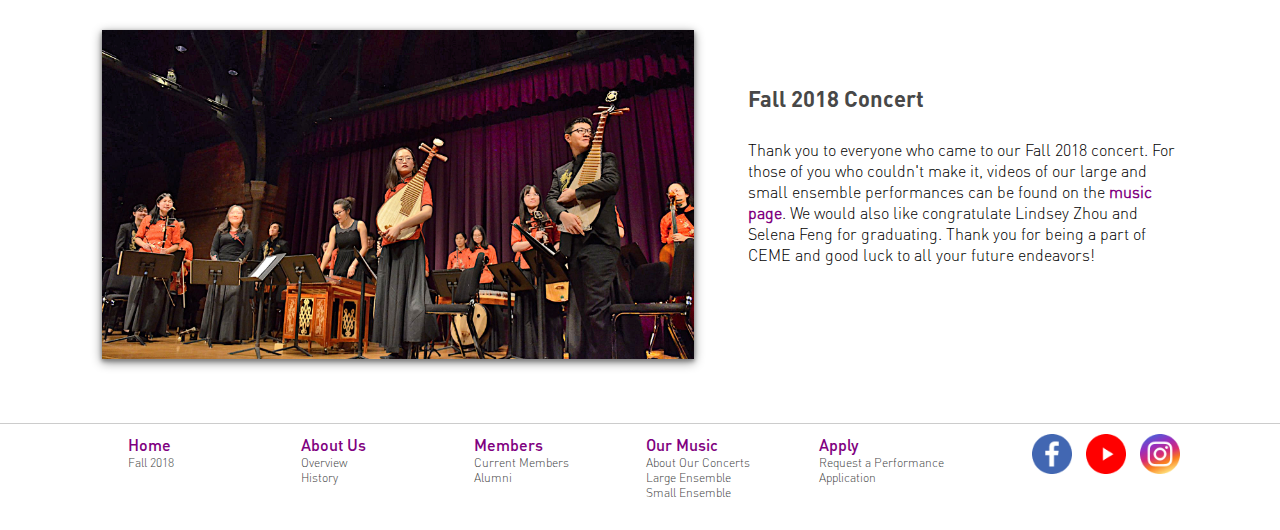
==== commit 8477310a: "fixes" ====
--- a/index.html
+++ b/index.html
@@ -16,7 +16,7 @@
           <li><a href="about.html">About Us</a></li>
           <li><a href="members.html">Members</a></li>
           <li><a href="music.html">Our Music</a></li>
-          <li><a href="apply.html">Apply</a></li>
+          <li><a href="contact.html">Contact</a></li>
         </ul>
       </nav>
       <div class="container">
@@ -46,8 +46,8 @@
       <div class="row yearinreview">
         <div class="lefttext">
           <h3>CTAS Night Market</h3>
-          <p><a href="https://www.facebook.com/Cornell.CTAS/">Cornell Taiwanese American Society (CTAS)</a>
-          invited us to play at their annual Night Market. CEME performed the 'Game is On',
+          <p>Thank you to the <a href="https://www.facebook.com/Cornell.CTAS/">Cornell Taiwanese American Society (CTAS)</a>
+          for inviting us to perform at their annual Night Market. CEME performed the 'Game is On',
           a medley of themes from the Professor Layton series, BBC’s Sherlock, and Detective Conan.</p>
         </div>
         <img class="ctas" src="images/CTAS-NightMarket.jpg" alt="CEME at CTAS Night Market">
@@ -90,10 +90,10 @@
             <li><a href="music.html#smallensemble">Small Ensemble</a></li>
           </ul>
         </li>
-        <li><a href="apply.html">Apply</a>
+        <li><a href="contact.html">Apply</a>
           <ul class="sublink">
-            <li><a href="apply.html#contact">Contact Us</a></li>
-            <li><a href="apply.html#application">Application</a></li>
+            <li><a href="contact.html#request">Request a Performance</a></li>
+            <li><a href="contact.html#application">Application</a></li>
           </ul>
         </li>
         <li>
--- a/styles/all.css
+++ b/styles/all.css
@@ -417,6 +417,11 @@
 
 .smallensemble li .caption{
   margin-top:5%;
+}
+
+/*-------------------------------------------Media Queries--------------------------------------------------*/
+.underline{
+  text-decoration:underline;
 }
 
 /*-------------------------------------------Media Queries--------------------------------------------------*/
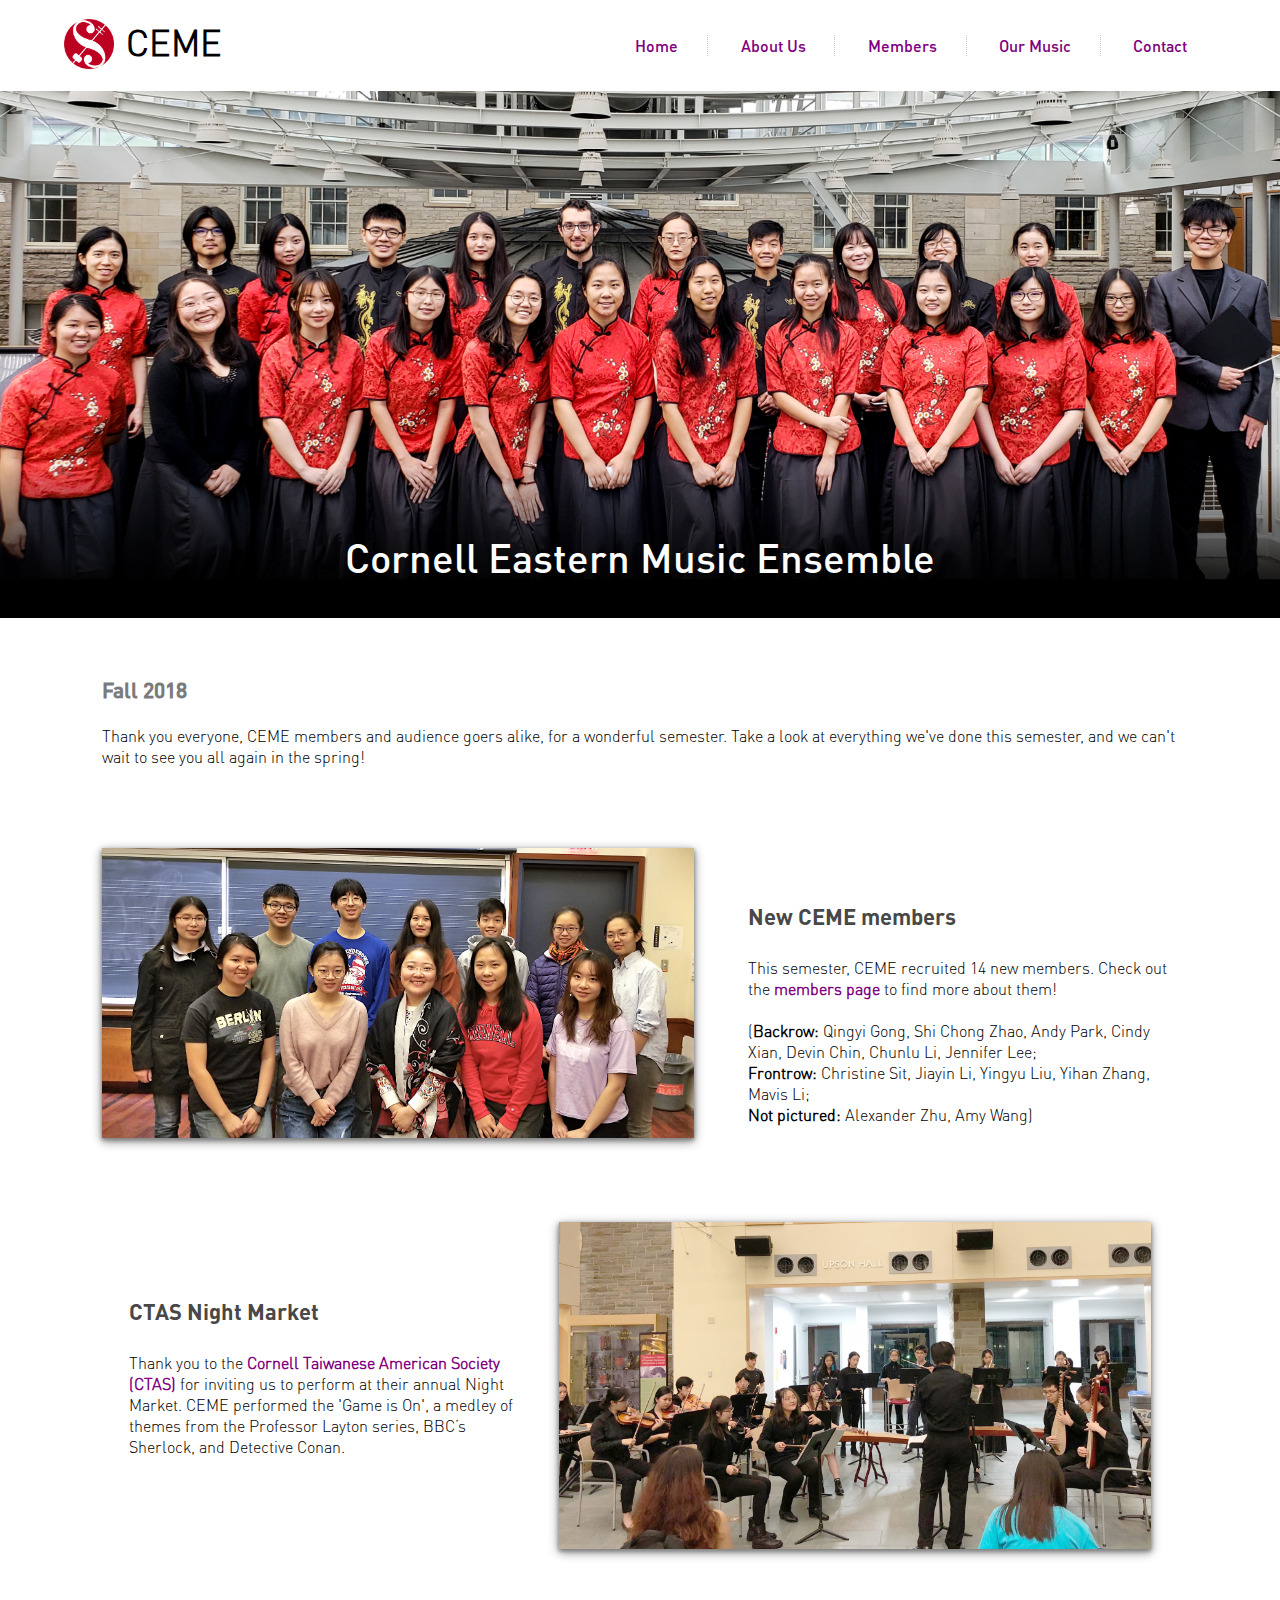
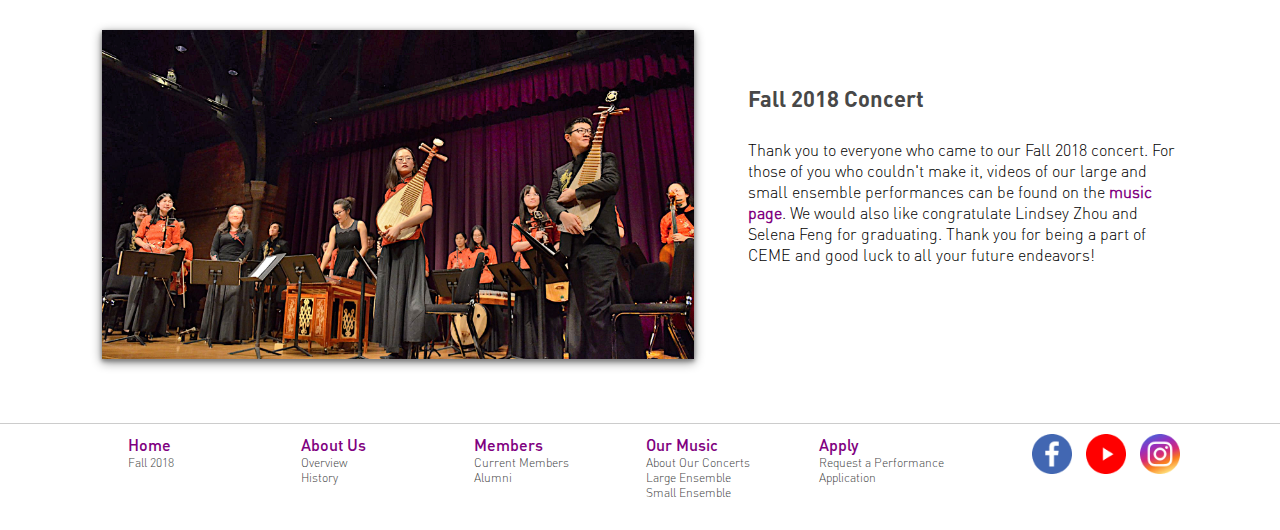
==== commit 9b78ab12: "added Amy Wang to New Members" ====
--- a/index.html
+++ b/index.html
@@ -40,7 +40,7 @@
           Devin Chin, Chunlu Li, Jennifer Lee; <br>
           <strong>Frontrow:</strong> Christine Sit, Jiayin Li, Yingyu Liu,
           Yihan Zhang, Mavis Li; <br>
-          <strong>Not pictured:</strong> Alexander Zhu)</p>
+          <strong>Not pictured:</strong> Alexander Zhu, Amy Wang)</p>
         </div>
       </div>
       <div class="row yearinreview">
